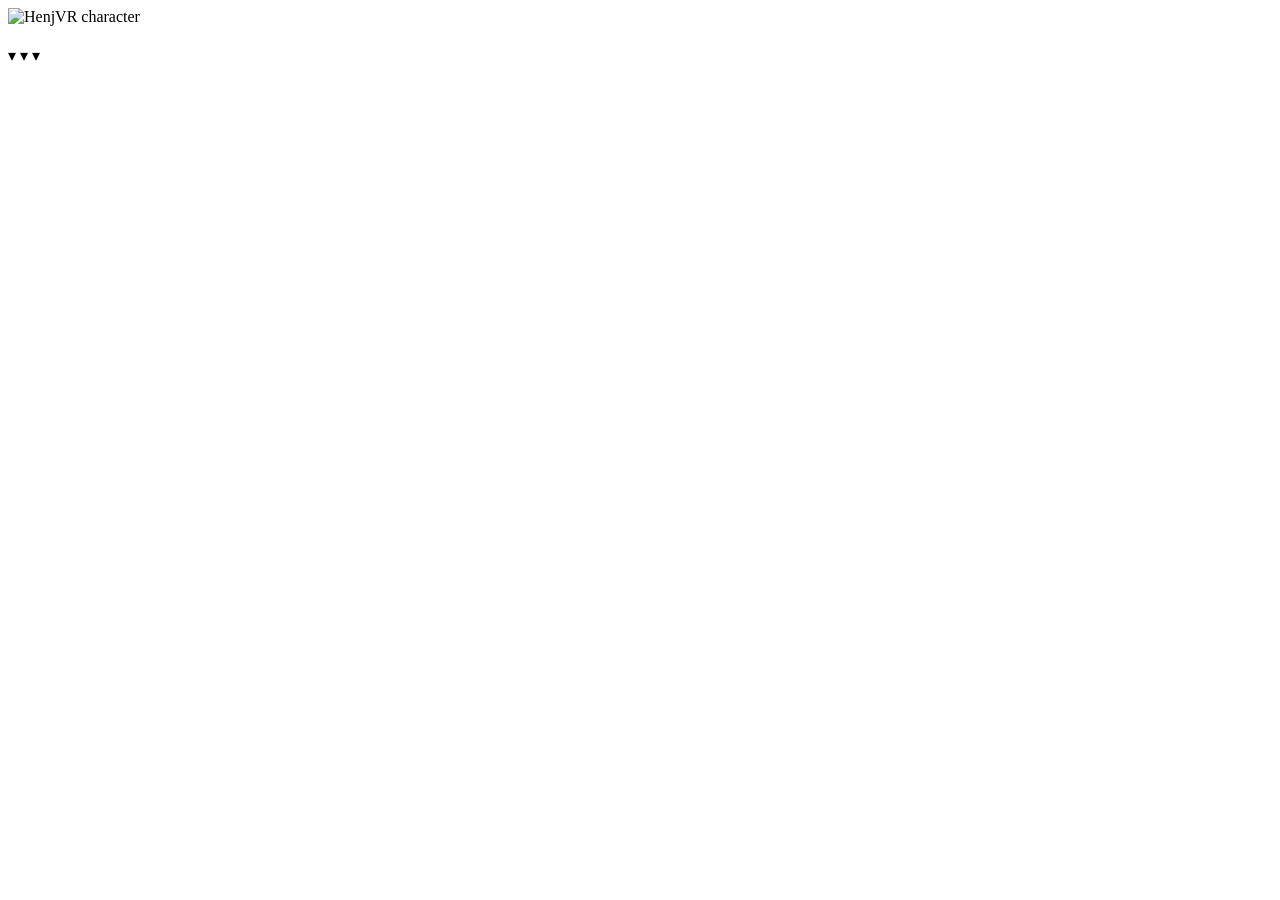
==== index.html @ 90861f01 "Add files via upload" ====
<!DOCTYPE html>
<html lang="en">
<head>
  <meta charset="UTF-8" />
  <meta name="viewport" content="width=device-width, initial-scale=1.0" />
  <title>HenjVR</title>
  <link rel="stylesheet" href="css/style.css" />
</head>
<body>
  <div id="deco-layer" style="position:relative;"></div>

  <header class="site-header" id="site-header"></header>

  <main>
    <section class="hero">
      <div class="eyebrow-tag">
        <span class="dot"></span>
        <span id="hero-eyebrow"></span>
      </div>

      <div class="hero-portrait">
        <img id="hero-portrait" alt="HenjVR character" />
      </div>

      <h1 class="hero-title" id="hero-title"></h1>
      <p class="hero-desc" id="hero-desc"></p>

      <a class="btn btn-outline" id="coming-soon-btn"></a>
      <div class="scroll-hint" id="scroll-hint"></div>
    </section>

    <section class="releasing">
      <h2 id="releasing-title"></h2>
      <div class="range" id="releasing-range"></div>
      <p class="note" id="releasing-note"></p>
    </section>

    <section class="community-banner">
      <p id="community-quote"></p>
      <div class="attribution" id="community-attribution"></div>
    </section>

    <section class="section">
      <h2 id="sneak-eyebrow"></h2>
      <p class="lede" id="sneak-title"></p>
      <div class="card-grid" id="sneak-grid"></div>
    </section>

    <section class="almost-there">
      <div class="eyebrow-tag">
        <span class="dot"></span>
        <span id="almost-eyebrow"></span>
      </div>
      <h2 id="almost-title"></h2>
      <p class="subtitle" id="almost-subtitle"></p>
      <div class="chevrons">▾ ▾ ▾</div>
    </section>
  </main>

  <footer class="site-footer" id="site-footer"></footer>

  <script src="js/content.js"></script>
  <script src="js/main.js"></script>
  <script src="js/home.js"></script>
</body>
</html>
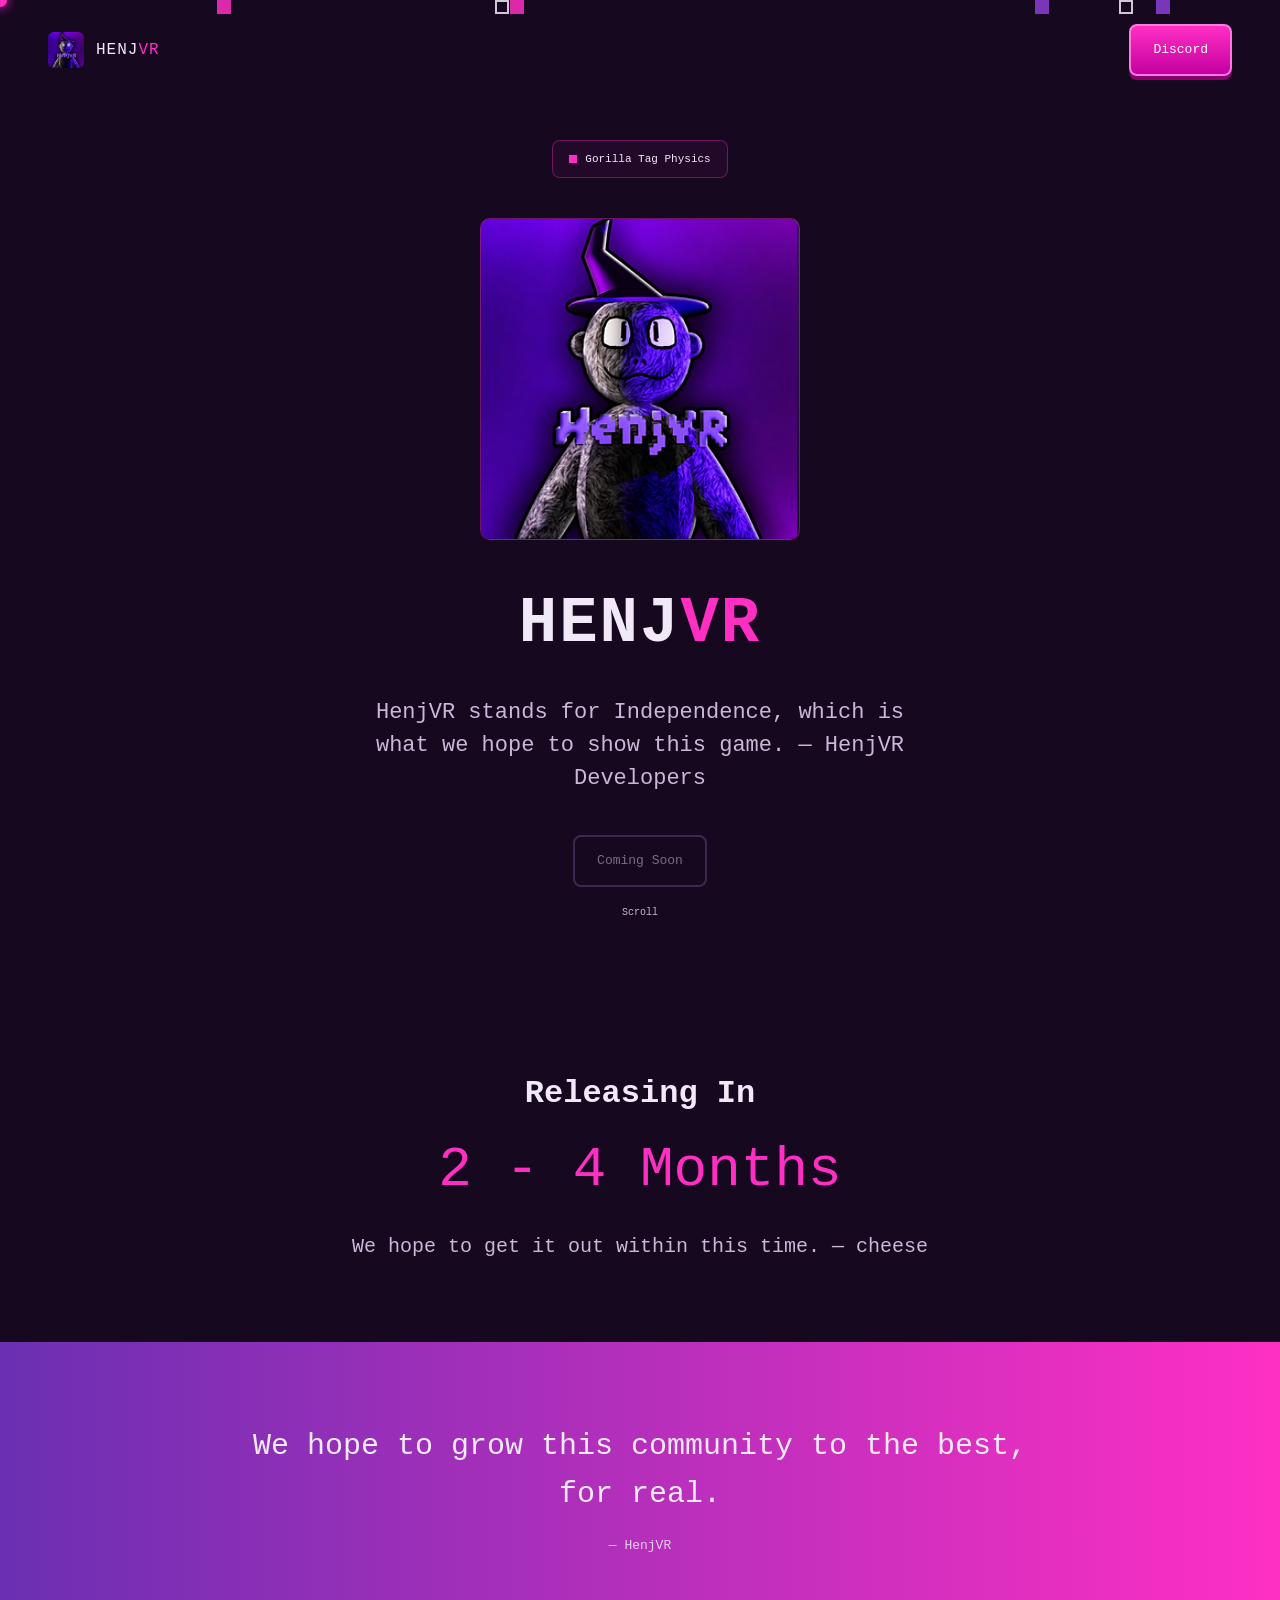
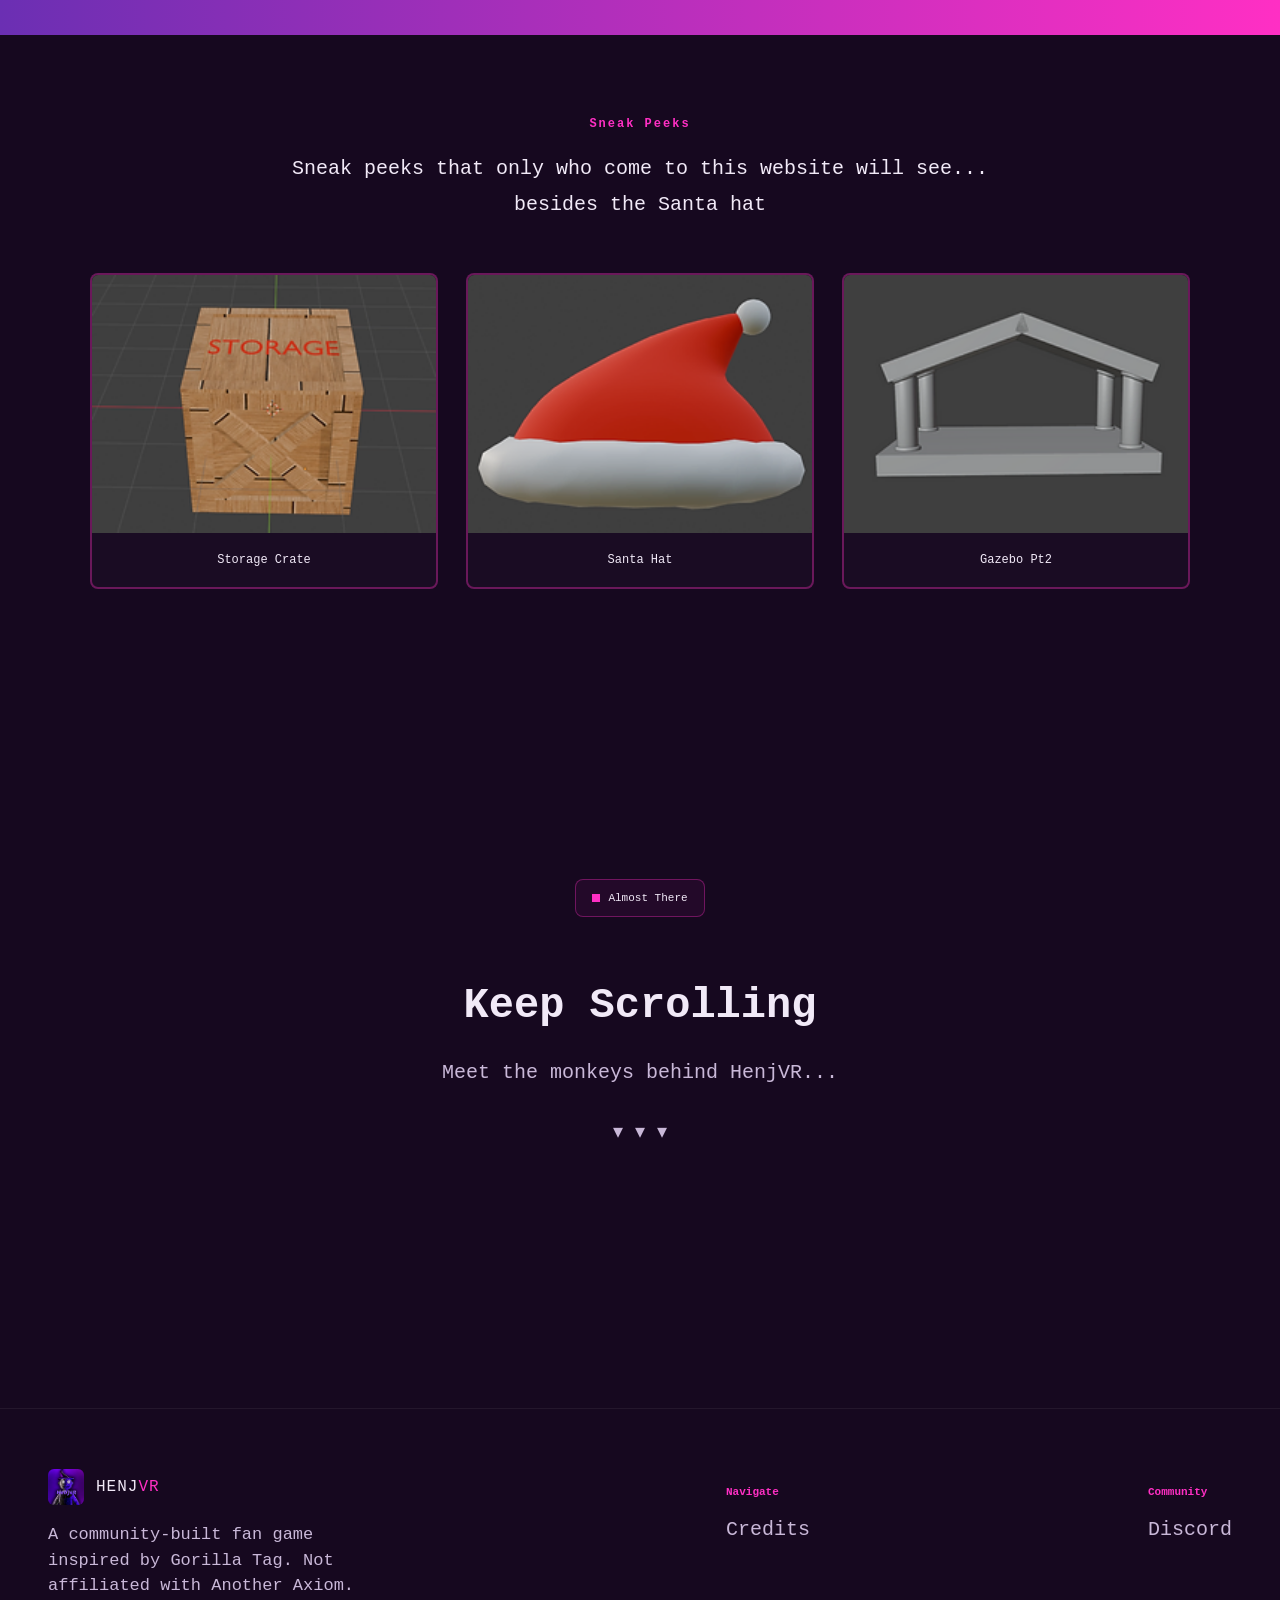
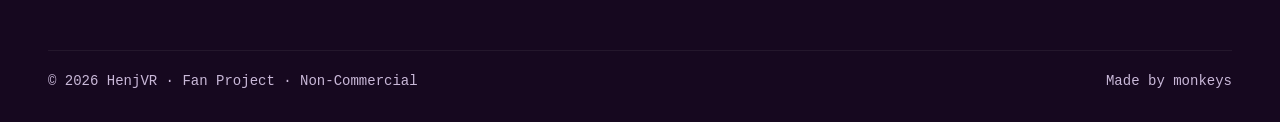
==== commit a7672c2f: "Update index.html" ====
--- a/index.html
+++ b/index.html
@@ -46,6 +46,8 @@
       <div class="card-grid" id="sneak-grid"></div>
     </section>
 
+    <section class="almost-there" id="almost-there-section">
+
     <section class="almost-there">
       <div class="eyebrow-tag">
         <span class="dot"></span>
--- a/css/style.css
+++ b/css/style.css
@@ -0,0 +1,376 @@
+:root {
+  --bg-dark: #16081f;
+  --bg-purple: #2a0e42;
+  --purple: #6b2fb3;
+  --purple-bright: #8b3fd6;
+  --pink: #ff2fc4;
+  --pink-soft: #ff7ae0;
+  --text-light: #f1e9f7;
+  --text-muted: #c9b8d8;
+  --border: rgba(255, 47, 196, 0.35);
+  --font-display: "Press Start 2P", "Courier New", monospace;
+  --font-body: "VT323", "Courier New", monospace;
+}
+
+@font-face {
+  font-family: "Press Start 2P";
+  src: local("Press Start 2P");
+}
+
+* { box-sizing: border-box; }
+
+html { scroll-behavior: smooth; }
+
+body {
+  margin: 0;
+  background: var(--bg-dark);
+  color: var(--text-light);
+  font-family: var(--font-body), monospace;
+  font-size: 20px;
+  line-height: 1.5;
+  cursor: none; /* replaced by the custom pink-ball cursor */
+  overflow-x: hidden;
+}
+
+a {
+  color: inherit;
+  text-decoration: none;
+}
+
+img { max-width: 100%; display: block; }
+
+/* ---------- custom cursor ---------- */
+#cursor-dot {
+  position: fixed;
+  top: 0;
+  left: 0;
+  width: 14px;
+  height: 14px;
+  border-radius: 50%;
+  background: var(--pink);
+  box-shadow: 0 0 12px var(--pink);
+  pointer-events: none;
+  z-index: 9999;
+  transform: translate(-50%, -50%);
+  transition: transform 0.06s ease-out;
+}
+
+/* ---------- floating decorative squares ---------- */
+.deco-square {
+  position: absolute;
+  width: 14px;
+  height: 14px;
+  opacity: 0.85;
+  pointer-events: none;
+}
+.deco-square.pink { background: var(--pink); }
+.deco-square.purple { background: var(--purple-bright); }
+.deco-square.outline {
+  background: transparent;
+  border: 2px solid var(--text-light);
+}
+
+/* ---------- header ---------- */
+.site-header {
+  display: flex;
+  align-items: center;
+  justify-content: space-between;
+  padding: 24px 48px;
+  position: relative;
+  z-index: 10;
+}
+
+.brand-link {
+  display: flex;
+  align-items: center;
+  gap: 12px;
+  font-family: var(--font-display);
+  font-size: 16px;
+  letter-spacing: 1px;
+}
+.brand-link img {
+  width: 36px;
+  height: 36px;
+  border-radius: 6px;
+}
+.brand-accent { color: var(--pink); }
+
+.btn {
+  display: inline-block;
+  font-family: var(--font-display);
+  font-size: 13px;
+  padding: 14px 22px;
+  border-radius: 8px;
+  border: 2px solid var(--pink-soft);
+  background: linear-gradient(180deg, var(--pink), #c400a0);
+  color: #fff;
+  box-shadow: 0 4px 0 #8a006f;
+  cursor: pointer;
+}
+.btn:active { transform: translateY(2px); box-shadow: 0 2px 0 #8a006f; }
+
+.btn.btn-outline {
+  background: transparent;
+  border: 2px solid var(--purple-bright);
+  box-shadow: none;
+  color: var(--text-light);
+}
+
+.btn[data-disabled="true"] {
+  opacity: 0.45;
+  pointer-events: none;
+  cursor: default;
+  filter: grayscale(60%);
+}
+
+/* ---------- hero ---------- */
+.hero {
+  text-align: center;
+  padding: 40px 24px 90px;
+  position: relative;
+}
+
+.eyebrow-tag {
+  display: inline-flex;
+  align-items: center;
+  gap: 8px;
+  font-family: var(--font-display);
+  font-size: 11px;
+  padding: 10px 16px;
+  border: 1px solid var(--border);
+  border-radius: 8px;
+  background: rgba(255, 47, 196, 0.06);
+  margin-bottom: 40px;
+}
+.eyebrow-tag .dot {
+  width: 8px;
+  height: 8px;
+  background: var(--pink);
+}
+
+.hero-portrait {
+  width: 320px;
+  max-width: 80vw;
+  margin: 0 auto 36px;
+  border-radius: 10px;
+  border: 1px solid var(--border);
+  overflow: hidden;
+  background: linear-gradient(180deg, #3a1660, #1b0730);
+}
+
+.hero-title {
+  font-family: var(--font-display);
+  font-size: clamp(38px, 8vw, 64px);
+  margin: 0 0 24px;
+  letter-spacing: 2px;
+}
+.hero-title .accent { color: var(--pink); }
+
+.hero-desc {
+  max-width: 560px;
+  margin: 0 auto 40px;
+  color: var(--text-muted);
+  font-size: 22px;
+}
+
+.scroll-hint {
+  margin-top: 18px;
+  font-family: var(--font-display);
+  font-size: 10px;
+  color: var(--text-muted);
+}
+
+/* ---------- releasing band ---------- */
+.releasing {
+  text-align: center;
+  padding: 60px 24px;
+}
+.releasing h2 {
+  font-family: var(--font-display);
+  font-size: clamp(22px, 4vw, 32px);
+  margin: 0 0 10px;
+}
+.releasing .range {
+  font-family: var(--font-display);
+  font-size: clamp(34px, 7vw, 56px);
+  color: var(--pink);
+  margin: 10px 0 20px;
+}
+.releasing .note { color: var(--text-muted); }
+
+/* ---------- community banner ---------- */
+.community-banner {
+  background: linear-gradient(90deg, var(--purple), var(--pink));
+  text-align: center;
+  padding: 80px 24px;
+}
+.community-banner p {
+  font-family: var(--font-display);
+  font-size: clamp(20px, 3.4vw, 30px);
+  line-height: 1.6;
+  max-width: 820px;
+  margin: 0 auto 18px;
+}
+.community-banner .attribution {
+  font-family: var(--font-display);
+  font-size: 13px;
+  opacity: 0.85;
+}
+
+/* ---------- sneak peeks ---------- */
+.section {
+  padding: 70px 48px;
+  text-align: center;
+}
+.section h2 {
+  font-family: var(--font-display);
+  font-size: 12px;
+  color: var(--pink);
+  letter-spacing: 2px;
+  margin-bottom: 18px;
+}
+.section .lede {
+  font-family: var(--font-display);
+  font-size: 20px;
+  max-width: 760px;
+  margin: 0 auto 50px;
+  line-height: 1.8;
+}
+
+.card-grid {
+  display: grid;
+  grid-template-columns: repeat(auto-fit, minmax(240px, 1fr));
+  gap: 28px;
+  max-width: 1100px;
+  margin: 0 auto;
+}
+
+.card {
+  border: 2px solid var(--border);
+  border-radius: 8px;
+  overflow: hidden;
+  background: rgba(255, 255, 255, 0.02);
+  text-align: left;
+  display: block;
+}
+.card[data-disabled="true"] { cursor: default; }
+.card .card-media {
+  aspect-ratio: 4 / 3;
+  background: #2b2b2b;
+  display: flex;
+  align-items: center;
+  justify-content: center;
+}
+.card .card-media img { width: 100%; height: 100%; object-fit: cover; }
+.card .card-label {
+  font-family: var(--font-display);
+  font-size: 12px;
+  text-align: center;
+  padding: 18px;
+}
+
+/* ---------- almost there ---------- */
+.almost-there {
+  text-align: center;
+  padding: 110px 24px;
+}
+.almost-there h2 {
+  font-family: var(--font-display);
+  font-size: clamp(28px, 5vw, 42px);
+  margin: 18px 0 14px;
+}
+.almost-there .subtitle { color: var(--text-muted); margin-bottom: 30px; }
+.chevrons { font-size: 20px; color: var(--text-muted); }
+
+/* ---------- credits / owners page ---------- */
+.owners-intro {
+  text-align: center;
+  padding: 60px 24px 20px;
+}
+.owners-intro h1 {
+  font-family: var(--font-display);
+  font-size: clamp(32px, 6vw, 52px);
+  margin: 14px 0;
+}
+.owners-intro p { color: var(--text-muted); }
+
+.owner-grid {
+  display: grid;
+  grid-template-columns: repeat(auto-fit, minmax(220px, 1fr));
+  gap: 28px;
+  max-width: 1100px;
+  margin: 40px auto;
+  padding: 0 48px;
+}
+.owner-card {
+  border: 2px solid var(--border);
+  border-radius: 8px;
+  padding: 18px;
+  text-align: center;
+  position: relative;
+}
+.owner-badge {
+  position: absolute;
+  top: -18px;
+  left: 50%;
+  transform: translateX(-50%);
+  background: var(--pink);
+  font-family: var(--font-display);
+  font-size: 10px;
+  padding: 8px 14px;
+  border-radius: 8px;
+  white-space: nowrap;
+}
+.owner-avatar {
+  width: 100%;
+  aspect-ratio: 1;
+  border-radius: 6px;
+  overflow: hidden;
+  margin-bottom: 16px;
+}
+.owner-avatar img { width: 100%; height: 100%; object-fit: cover; }
+.owner-card h3 { font-family: var(--font-display); font-size: 16px; margin: 6px 0 2px; }
+.owner-card .role { color: var(--pink); font-size: 15px; margin-bottom: 16px; }
+
+.back-home-wrap { text-align: center; margin: 50px 0; }
+
+/* ---------- footer ---------- */
+.site-footer {
+  padding: 60px 48px 30px;
+  border-top: 1px solid rgba(255, 255, 255, 0.06);
+  margin-top: 40px;
+}
+.footer-grid {
+  display: flex;
+  flex-wrap: wrap;
+  gap: 48px;
+  justify-content: space-between;
+  margin-bottom: 34px;
+}
+.footer-brand { max-width: 340px; }
+.footer-brand p { color: var(--text-muted); font-size: 17px; }
+.footer-col h4 {
+  font-family: var(--font-display);
+  font-size: 11px;
+  color: var(--pink);
+  margin-bottom: 14px;
+}
+.footer-col a { display: block; color: var(--text-muted); margin-bottom: 10px; }
+.footer-col a[data-disabled="true"] { opacity: 0.4; pointer-events: none; }
+
+.footer-bottom {
+  display: flex;
+  justify-content: space-between;
+  flex-wrap: wrap;
+  gap: 10px;
+  padding-top: 20px;
+  border-top: 1px solid rgba(255, 255, 255, 0.06);
+  font-size: 14px;
+  color: var(--text-muted);
+}
+
+@media (max-width: 640px) {
+  .site-header { padding: 18px 20px; }
+  .section, .owner-grid { padding-left: 20px; padding-right: 20px; }
+  .site-footer { padding: 40px 20px 20px; }
+}
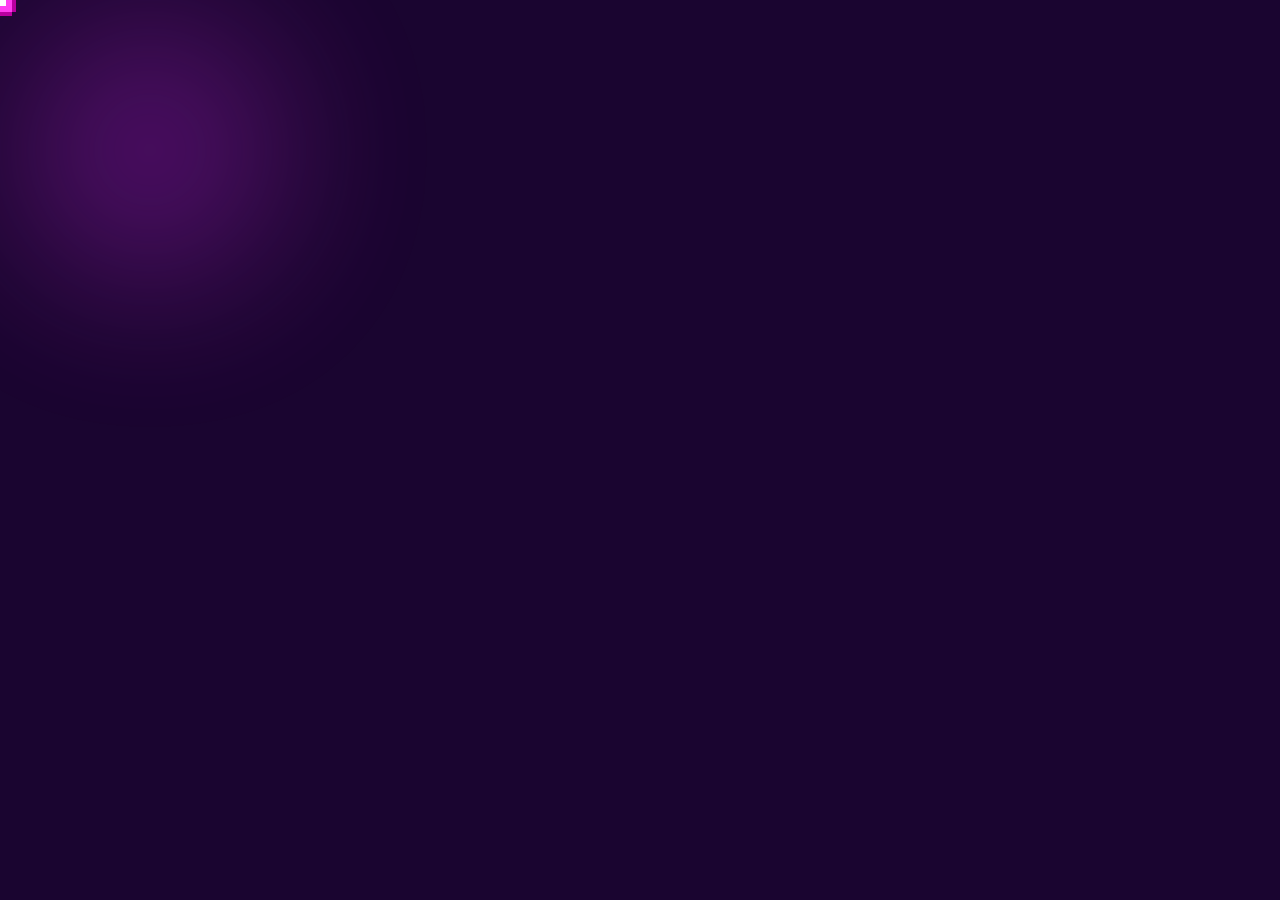
==== commit 68ac9cec: "index.html" ====
--- a/index.html
+++ b/index.html
@@ -1,68 +1,81 @@
 <!DOCTYPE html>
 <html lang="en">
 <head>
-  <meta charset="UTF-8" />
-  <meta name="viewport" content="width=device-width, initial-scale=1.0" />
+  <meta charset="UTF-8">
+
+  <meta
+    name="viewport"
+    content="width=device-width, initial-scale=1.0"
+  >
+
   <title>HenjVR</title>
-  <link rel="stylesheet" href="css/style.css" />
+
+  <!-- Fonts -->
+  <link rel="preconnect" href="https://fonts.googleapis.com">
+  <link rel="preconnect" href="https://fonts.gstatic.com" crossorigin>
+
+  <link
+    href="https://fonts.googleapis.com/css2?family=Press+Start+2P&family=Inter:wght@400;500;600;700&display=swap"
+    rel="stylesheet"
+  >
+
+  <!-- Main CSS -->
+  <link rel="stylesheet" href="./css/style.css">
 </head>
+
 <body>
-  <div id="deco-layer" style="position:relative;"></div>
 
-  <header class="site-header" id="site-header"></header>
+  <!-- ======================================================
+       Mouse Tracker
+       ====================================================== -->
 
-  <main>
-    <section class="hero">
-      <div class="eyebrow-tag">
-        <span class="dot"></span>
-        <span id="hero-eyebrow"></span>
-      </div>
+  <div
+    class="mouse-tracker"
+    aria-hidden="true"
+  >
+    <div
+      class="mt-glow"
+      id="mtGlow"
+    ></div>
 
-      <div class="hero-portrait">
-        <img id="hero-portrait" alt="HenjVR character" />
-      </div>
+    <div
+      class="mt-dot1"
+      id="mtDot1"
+    ></div>
 
-      <h1 class="hero-title" id="hero-title"></h1>
-      <p class="hero-desc" id="hero-desc"></p>
+    <div
+      class="mt-dot2"
+      id="mtDot2"
+    ></div>
+  </div>
 
-      <a class="btn btn-outline" id="coming-soon-btn"></a>
-      <div class="scroll-hint" id="scroll-hint"></div>
-    </section>
 
-    <section class="releasing">
-      <h2 id="releasing-title"></h2>
-      <div class="range" id="releasing-range"></div>
-      <p class="note" id="releasing-note"></p>
-    </section>
+  <!-- ======================================================
+       Click Pop Effects
+       ====================================================== -->
 
-    <section class="community-banner">
-      <p id="community-quote"></p>
-      <div class="attribution" id="community-attribution"></div>
-    </section>
+  <div
+    class="click-pop-layer"
+    id="clickPopLayer"
+    aria-hidden="true"
+  ></div>
 
-    <section class="section">
-      <h2 id="sneak-eyebrow"></h2>
-      <p class="lede" id="sneak-title"></p>
-      <div class="card-grid" id="sneak-grid"></div>
-    </section>
 
-    <section class="almost-there" id="almost-there-section">
+  <!-- ======================================================
+       Main Application
+       ====================================================== -->
 
-    <section class="almost-there">
-      <div class="eyebrow-tag">
-        <span class="dot"></span>
-        <span id="almost-eyebrow"></span>
-      </div>
-      <h2 id="almost-title"></h2>
-      <p class="subtitle" id="almost-subtitle"></p>
-      <div class="chevrons">▾ ▾ ▾</div>
-    </section>
-  </main>
+  <div id="root"></div>
 
-  <footer class="site-footer" id="site-footer"></footer>
 
-  <script src="js/content.js"></script>
-  <script src="js/main.js"></script>
-  <script src="js/home.js"></script>
+  <!-- ======================================================
+       Main JavaScript
+       ====================================================== -->
+
+  <script
+    type="module"
+    src="./src/main.js"
+  ></script>
+
 </body>
 </html>
--- a/css/style.css
+++ b/css/style.css
@@ -1,376 +1,1437 @@
 :root {
-  --bg-dark: #16081f;
-  --bg-purple: #2a0e42;
-  --purple: #6b2fb3;
-  --purple-bright: #8b3fd6;
-  --pink: #ff2fc4;
-  --pink-soft: #ff7ae0;
-  --text-light: #f1e9f7;
-  --text-muted: #c9b8d8;
-  --border: rgba(255, 47, 196, 0.35);
-  --font-display: "Press Start 2P", "Courier New", monospace;
-  --font-body: "VT323", "Courier New", monospace;
-}
-
-@font-face {
-  font-family: "Press Start 2P";
-  src: local("Press Start 2P");
-}
-
-* { box-sizing: border-box; }
-
-html { scroll-behavior: smooth; }
+  --background: #1A0530;
+  --foreground: #ffffff;
+  --card: #2E0A52;
+  --primary: #7F00FF;
+  --accent: #FF3DF0;
+  --font-heading: 'Press Start 2P', ui-monospace, monospace;
+  --font-body: 'Inter', ui-sans-serif, system-ui, sans-serif;
+  --font-display: 'Press Start 2P', ui-monospace, monospace;
+}
+
+* {
+  box-sizing: border-box;
+  margin: 0;
+  padding: 0;
+}
+
+html {
+  scroll-behavior: smooth;
+}
 
 body {
-  margin: 0;
-  background: var(--bg-dark);
-  color: var(--text-light);
-  font-family: var(--font-body), monospace;
-  font-size: 20px;
-  line-height: 1.5;
-  cursor: none; /* replaced by the custom pink-ball cursor */
+  background-color: #1A0530;
+  color: #ffffff;
+  font-family: 'Inter', ui-sans-serif, system-ui, sans-serif;
   overflow-x: hidden;
+  image-rendering: pixelated;
+  min-height: 100vh;
+}
+
+::selection {
+  background: #7F00FF;
+  color: #ffffff;
 }
 
 a {
+  text-decoration: none;
   color: inherit;
-  text-decoration: none;
-}
-
-img { max-width: 100%; display: block; }
-
-/* ---------- custom cursor ---------- */
-#cursor-dot {
+}
+
+ul {
+  list-style: none;
+}
+
+img {
+  display: block;
+  max-width: 100%;
+}
+
+/* Utilities */
+
+.font-display {
+  font-family: 'Press Start 2P', ui-monospace, monospace;
+}
+
+.pixelated {
+  image-rendering: pixelated;
+}
+
+.pixel-border {
+  box-shadow:
+    0 -4px 0 0 #7F00FF,
+    0 4px 0 0 #4B0082,
+    -4px 0 0 0 #7F00FF,
+    4px 0 0 0 #4B0082;
+}
+
+.pixel-border-pink {
+  box-shadow:
+    0 -4px 0 0 #FF3DF0,
+    0 4px 0 0 #B800A0,
+    -4px 0 0 0 #FF3DF0,
+    4px 0 0 0 #B800A0;
+}
+
+.text-shadow-pixel {
+  text-shadow: 3px 3px 0 #4B0082;
+}
+
+.text-shadow-pixel-pink {
+  text-shadow: 3px 3px 0 #B800A0;
+}
+
+.scanlines {
+  background-image: repeating-linear-gradient(
+    0deg,
+    rgba(0, 0, 0, 0.18) 0px,
+    rgba(0, 0, 0, 0.18) 1px,
+    transparent 1px,
+    transparent 3px
+  );
+}
+
+.checker-bg {
+  background-image:
+    linear-gradient(45deg, rgba(127, 0, 255, 0.12) 25%, transparent 25%),
+    linear-gradient(-45deg, rgba(127, 0, 255, 0.12) 25%, transparent 25%),
+    linear-gradient(45deg, transparent 75%, rgba(127, 0, 255, 0.12) 75%),
+    linear-gradient(-45deg, transparent 75%, rgba(127, 0, 255, 0.12) 75%);
+  background-size: 24px 24px;
+  background-position:
+    0 0,
+    0 12px,
+    12px -12px,
+    -12px 0px;
+}
+
+.live-dot::before {
+  content: '';
+  display: inline-block;
+  width: 8px;
+  height: 8px;
+  border-radius: 0;
+  background: #FF3DF0;
+  box-shadow: 0 0 0 0 rgba(255, 61, 240, 0.6);
+  animation: pulse-ring 1.8s ease-out infinite;
+  margin-right: 8px;
+  vertical-align: middle;
+}
+
+/* Animations */
+
+@keyframes float-bob {
+  0%, 100% {
+    transform: translateY(0);
+  }
+
+  50% {
+    transform: translateY(-12px);
+  }
+}
+
+.float-bob {
+  animation: float-bob 3s ease-in-out infinite;
+}
+
+@keyframes pulse-ring {
+  0% {
+    transform: scale(0.8);
+    opacity: 0.8;
+  }
+
+  100% {
+    transform: scale(2.4);
+    opacity: 0;
+  }
+}
+
+@keyframes discord-shift {
+  0% {
+    background-color: #FF3DF0;
+  }
+
+  25% {
+    background-color: #7F00FF;
+  }
+
+  50% {
+    background-color: #B800A0;
+  }
+
+  75% {
+    background-color: #4B0082;
+  }
+
+  100% {
+    background-color: #FF3DF0;
+  }
+}
+
+.discord-animate {
+  animation: discord-shift 3s ease-in-out infinite;
+}
+
+@keyframes fade-in-up {
+  from {
+    opacity: 0;
+    transform: translateY(24px);
+  }
+
+  to {
+    opacity: 1;
+    transform: translateY(0);
+  }
+}
+
+.animate-fade-in-up {
+  animation: fade-in-up 0.6s ease-out both;
+}
+
+@keyframes overlay-fade {
+  from {
+    opacity: 0;
+  }
+
+  to {
+    opacity: 1;
+  }
+}
+
+@keyframes pop-in {
+  from {
+    opacity: 0;
+    transform: scale(0.8);
+  }
+
+  to {
+    opacity: 1;
+    transform: scale(1);
+  }
+}
+
+@keyframes wave-sweep {
+  from {
+    transform: translateX(0);
+  }
+
+  to {
+    transform: translateX(100%);
+  }
+}
+
+@keyframes monkey-fade {
+  from {
+    opacity: 1;
+  }
+
+  to {
+    opacity: 0;
+  }
+}
+
+@keyframes btn-wave {
+  0% {
+    left: -10%;
+    opacity: 0;
+  }
+
+  15% {
+    opacity: 1;
+  }
+
+  85% {
+    opacity: 1;
+  }
+
+  100% {
+    left: 110%;
+    opacity: 0;
+  }
+}
+
+@keyframes boom-ring {
+  0% {
+    transform: translate(-50%, -50%) scale(0.3);
+    opacity: 0.9;
+  }
+
+  100% {
+    transform: translate(-50%, -50%) scale(1.8);
+    opacity: 0;
+  }
+}
+
+@keyframes boom-flash {
+  0% {
+    transform: translate(-50%, -50%) scale(0.2);
+    opacity: 1;
+  }
+
+  100% {
+    transform: translate(-50%, -50%) scale(1.4);
+    opacity: 0;
+  }
+}
+
+@keyframes boom-particle {
+  0% {
+    transform: translate(-50%, -50%) translate(0, 0);
+    opacity: 1;
+  }
+
+  100% {
+    transform:
+      translate(-50%, -50%)
+      translate(var(--tx), var(--ty));
+    opacity: 0;
+  }
+}
+
+@keyframes bounce-down {
+  0%, 100% {
+    transform: translateY(0);
+  }
+
+  50% {
+    transform: translateY(8px);
+  }
+}
+
+.animate-bounce {
+  animation: bounce-down 1.2s ease-in-out infinite;
+}
+
+/* Reveal */
+
+.reveal {
+  opacity: 0;
+  transform: translateY(40px);
+  transition:
+    opacity 0.7s ease-out,
+    transform 0.7s ease-out;
+}
+
+.reveal.shown {
+  opacity: 1;
+  transform: translateY(0);
+}
+
+/* Layout */
+
+.max-w-3xl {
+  max-width: 48rem;
+  margin-left: auto;
+  margin-right: auto;
+}
+
+.max-w-6xl {
+  max-width: 72rem;
+  margin-left: auto;
+  margin-right: auto;
+}
+
+.max-w-md {
+  max-width: 28rem;
+}
+
+.max-w-sm {
+  max-width: 24rem;
+}
+
+.max-w-4xl {
+  max-width: 56rem;
+  margin-left: auto;
+  margin-right: auto;
+}
+
+/* Navbar */
+
+.navbar {
   position: fixed;
   top: 0;
   left: 0;
-  width: 14px;
-  height: 14px;
-  border-radius: 50%;
-  background: var(--pink);
-  box-shadow: 0 0 12px var(--pink);
-  pointer-events: none;
-  z-index: 9999;
-  transform: translate(-50%, -50%);
-  transition: transform 0.06s ease-out;
-}
-
-/* ---------- floating decorative squares ---------- */
-.deco-square {
-  position: absolute;
-  width: 14px;
-  height: 14px;
-  opacity: 0.85;
-  pointer-events: none;
-}
-.deco-square.pink { background: var(--pink); }
-.deco-square.purple { background: var(--purple-bright); }
-.deco-square.outline {
-  background: transparent;
-  border: 2px solid var(--text-light);
-}
-
-/* ---------- header ---------- */
-.site-header {
+  z-index: 50;
+  width: 100%;
+  transition: padding 0.3s ease;
+  padding: 20px 0;
+}
+
+.navbar.scrolled {
+  padding: 12px 0;
+}
+
+.navbar-inner {
+  max-width: 72rem;
+  margin: 0 auto;
   display: flex;
   align-items: center;
   justify-content: space-between;
-  padding: 24px 48px;
-  position: relative;
-  z-index: 10;
-}
-
-.brand-link {
+  padding: 0 20px;
+}
+
+.navbar-logo {
   display: flex;
   align-items: center;
   gap: 12px;
-  font-family: var(--font-display);
+}
+
+.navbar-logo img {
+  height: 36px;
+  width: 36px;
+  object-fit: contain;
+  image-rendering: pixelated;
+}
+
+.navbar-logo span {
+  font-family: 'Press Start 2P', monospace;
+  font-size: 14px;
+  color: #ffffff;
+  text-shadow: 3px 3px 0 #4B0082;
+}
+
+.navbar-logo .accent {
+  color: #FF3DF0;
+}
+
+.navbar-links {
+  display: none;
+  align-items: center;
+  gap: 4px;
+}
+
+.navbar-links a {
+  padding: 8px 12px;
+  font-family: 'Press Start 2P', monospace;
+  font-size: 10px;
+  text-transform: uppercase;
+  color: rgba(255, 255, 255, 0.7);
+  transition: color 0.2s ease;
+}
+
+.navbar-links a:hover {
+  color: #FF3DF0;
+}
+
+.discord-btn {
+  display: inline-block;
+  background: #FF3DF0;
+  padding: 14px 36px;
+  font-family: 'Press Start 2P', monospace;
+  font-size: 13px;
+  text-transform: uppercase;
+  color: #ffffff;
+  box-shadow:
+    0 -4px 0 0 #FF3DF0,
+    0 4px 0 0 #B800A0,
+    -4px 0 0 0 #FF3DF0,
+    4px 0 0 0 #B800A0;
+  transition: transform 0.2s ease;
+  animation: discord-shift 3s ease-in-out infinite;
+}
+
+.discord-btn:hover {
+  transform: translateY(-2px);
+}
+
+/* Hero */
+
+.hero {
+  position: relative;
+  display: flex;
+  min-height: 100vh;
+  width: 100%;
+  align-items: center;
+  justify-content: center;
+  overflow: hidden;
+  background: #1A0530;
+}
+
+.hero-bg {
+  position: absolute;
+  inset: 0;
+}
+
+.hero-gradient {
+  position: absolute;
+  inset: 0;
+  background:
+    linear-gradient(
+      to bottom,
+      #4B0082,
+      #2E0A52 50%,
+      #1A0530
+    );
+}
+
+.hero-content {
+  position: relative;
+  z-index: 20;
+  display: flex;
+  flex-direction: column;
+  align-items: center;
+  padding: 80px 24px 0;
+  text-align: center;
+}
+
+.hero-badge {
+  display: inline-flex;
+  align-items: center;
+  gap: 8px;
+  background: #2E0A52;
+  padding: 8px 12px;
+  margin-bottom: 24px;
+  box-shadow:
+    0 -4px 0 0 #7F00FF,
+    0 4px 0 0 #4B0082,
+    -4px 0 0 0 #7F00FF,
+    4px 0 0 0 #4B0082;
+}
+
+.hero-badge .dot {
+  height: 8px;
+  width: 8px;
+  background: #FF3DF0;
+}
+
+.hero-badge span {
+  font-family: 'Press Start 2P', monospace;
+  font-size: 8px;
+  text-transform: uppercase;
+  color: #ffffff;
+}
+
+.hero-monkey-wrap {
+  position: relative;
+  margin-bottom: 32px;
+}
+
+.hero-monkey-glow {
+  position: absolute;
+  inset: -24px;
+  border-radius: 9999px;
+  background: rgba(127, 0, 255, 0.4);
+  filter: blur(48px);
+}
+
+.hero-monkey {
+  position: relative;
+  height: 224px;
+  width: 224px;
+  object-fit: contain;
+  image-rendering: pixelated;
+}
+
+.hero h1 {
+  font-family: 'Press Start 2P', monospace;
+  font-size: 36px;
+  line-height: 1.1;
+  color: #ffffff;
+  text-shadow: 3px 3px 0 #4B0082;
+}
+
+.hero h1 .pink {
+  color: #FF3DF0;
+  text-shadow: 3px 3px 0 #B800A0;
+}
+
+.hero p {
+  margin-top: 24px;
+  max-width: 28rem;
   font-size: 16px;
-  letter-spacing: 1px;
-}
-.brand-link img {
-  width: 36px;
-  height: 36px;
-  border-radius: 6px;
-}
-.brand-accent { color: var(--pink); }
-
-.btn {
-  display: inline-block;
-  font-family: var(--font-display);
-  font-size: 13px;
-  padding: 14px 22px;
-  border-radius: 8px;
-  border: 2px solid var(--pink-soft);
-  background: linear-gradient(180deg, var(--pink), #c400a0);
-  color: #fff;
-  box-shadow: 0 4px 0 #8a006f;
-  cursor: pointer;
-}
-.btn:active { transform: translateY(2px); box-shadow: 0 2px 0 #8a006f; }
-
-.btn.btn-outline {
-  background: transparent;
-  border: 2px solid var(--purple-bright);
-  box-shadow: none;
-  color: var(--text-light);
-}
-
-.btn[data-disabled="true"] {
-  opacity: 0.45;
-  pointer-events: none;
-  cursor: default;
-  filter: grayscale(60%);
-}
-
-/* ---------- hero ---------- */
-.hero {
-  text-align: center;
-  padding: 40px 24px 90px;
-  position: relative;
-}
-
-.eyebrow-tag {
-  display: inline-flex;
-  align-items: center;
-  gap: 8px;
-  font-family: var(--font-display);
+  line-height: 1.6;
+  color: rgba(255, 255, 255, 0.7);
+}
+
+.hero-actions {
+  margin-top: 40px;
+  display: flex;
+  flex-direction: column;
+  align-items: center;
+  gap: 16px;
+}
+
+.coming-soon {
+  cursor: not-allowed;
+  background: #2E0A52;
+  padding: 16px 32px;
+  font-family: 'Press Start 2P', monospace;
   font-size: 11px;
-  padding: 10px 16px;
-  border: 1px solid var(--border);
-  border-radius: 8px;
-  background: rgba(255, 47, 196, 0.06);
-  margin-bottom: 40px;
-}
-.eyebrow-tag .dot {
-  width: 8px;
-  height: 8px;
-  background: var(--pink);
-}
-
-.hero-portrait {
-  width: 320px;
-  max-width: 80vw;
-  margin: 0 auto 36px;
-  border-radius: 10px;
-  border: 1px solid var(--border);
-  overflow: hidden;
-  background: linear-gradient(180deg, #3a1660, #1b0730);
-}
-
-.hero-title {
-  font-family: var(--font-display);
-  font-size: clamp(38px, 8vw, 64px);
-  margin: 0 0 24px;
-  letter-spacing: 2px;
-}
-.hero-title .accent { color: var(--pink); }
-
-.hero-desc {
-  max-width: 560px;
-  margin: 0 auto 40px;
-  color: var(--text-muted);
-  font-size: 22px;
+  text-transform: uppercase;
+  color: rgba(255, 255, 255, 0.7);
+  box-shadow:
+    0 -4px 0 0 #7F00FF,
+    0 4px 0 0 #4B0082,
+    -4px 0 0 0 #7F00FF,
+    4px 0 0 0 #4B0082;
+  border: none;
 }
 
 .scroll-hint {
-  margin-top: 18px;
-  font-family: var(--font-display);
-  font-size: 10px;
-  color: var(--text-muted);
-}
-
-/* ---------- releasing band ---------- */
-.releasing {
-  text-align: center;
-  padding: 60px 24px;
-}
-.releasing h2 {
-  font-family: var(--font-display);
-  font-size: clamp(22px, 4vw, 32px);
-  margin: 0 0 10px;
-}
-.releasing .range {
-  font-family: var(--font-display);
-  font-size: clamp(34px, 7vw, 56px);
-  color: var(--pink);
-  margin: 10px 0 20px;
-}
-.releasing .note { color: var(--text-muted); }
-
-/* ---------- community banner ---------- */
-.community-banner {
-  background: linear-gradient(90deg, var(--purple), var(--pink));
-  text-align: center;
-  padding: 80px 24px;
-}
-.community-banner p {
-  font-family: var(--font-display);
-  font-size: clamp(20px, 3.4vw, 30px);
-  line-height: 1.6;
-  max-width: 820px;
-  margin: 0 auto 18px;
-}
-.community-banner .attribution {
-  font-family: var(--font-display);
-  font-size: 13px;
-  opacity: 0.85;
-}
-
-/* ---------- sneak peeks ---------- */
-.section {
-  padding: 70px 48px;
-  text-align: center;
-}
-.section h2 {
-  font-family: var(--font-display);
-  font-size: 12px;
-  color: var(--pink);
-  letter-spacing: 2px;
-  margin-bottom: 18px;
-}
-.section .lede {
-  font-family: var(--font-display);
-  font-size: 20px;
-  max-width: 760px;
-  margin: 0 auto 50px;
-  line-height: 1.8;
-}
-
-.card-grid {
-  display: grid;
-  grid-template-columns: repeat(auto-fit, minmax(240px, 1fr));
-  gap: 28px;
-  max-width: 1100px;
-  margin: 0 auto;
-}
-
-.card {
-  border: 2px solid var(--border);
-  border-radius: 8px;
-  overflow: hidden;
-  background: rgba(255, 255, 255, 0.02);
-  text-align: left;
-  display: block;
-}
-.card[data-disabled="true"] { cursor: default; }
-.card .card-media {
-  aspect-ratio: 4 / 3;
-  background: #2b2b2b;
-  display: flex;
-  align-items: center;
-  justify-content: center;
-}
-.card .card-media img { width: 100%; height: 100%; object-fit: cover; }
-.card .card-label {
-  font-family: var(--font-display);
-  font-size: 12px;
-  text-align: center;
-  padding: 18px;
-}
-
-/* ---------- almost there ---------- */
-.almost-there {
-  text-align: center;
-  padding: 110px 24px;
-}
-.almost-there h2 {
-  font-family: var(--font-display);
-  font-size: clamp(28px, 5vw, 42px);
-  margin: 18px 0 14px;
-}
-.almost-there .subtitle { color: var(--text-muted); margin-bottom: 30px; }
-.chevrons { font-size: 20px; color: var(--text-muted); }
-
-/* ---------- credits / owners page ---------- */
-.owners-intro {
-  text-align: center;
-  padding: 60px 24px 20px;
-}
-.owners-intro h1 {
-  font-family: var(--font-display);
-  font-size: clamp(32px, 6vw, 52px);
-  margin: 14px 0;
-}
-.owners-intro p { color: var(--text-muted); }
-
-.owner-grid {
-  display: grid;
-  grid-template-columns: repeat(auto-fit, minmax(220px, 1fr));
-  gap: 28px;
-  max-width: 1100px;
-  margin: 40px auto;
-  padding: 0 48px;
-}
-.owner-card {
-  border: 2px solid var(--border);
-  border-radius: 8px;
-  padding: 18px;
-  text-align: center;
-  position: relative;
-}
-.owner-badge {
-  position: absolute;
-  top: -18px;
+  position: absolute;
+  bottom: 20px;
   left: 50%;
   transform: translateX(-50%);
-  background: var(--pink);
-  font-family: var(--font-display);
+  font-family: 'Press Start 2P', monospace;
+  font-size: 8px;
+  text-transform: uppercase;
+  color: rgba(255, 255, 255, 0.4);
+}
+
+/* Floating accents */
+
+.accent-pixel {
+  pointer-events: none;
+  position: absolute;
+  animation: float-bob 3s ease-in-out infinite;
+}
+
+/* Release */
+
+.release {
+  position: relative;
+  width: 100%;
+  overflow: hidden;
+  background: #1A0530;
+  padding: 80px 0;
+}
+
+.release-inner {
+  position: relative;
+  max-width: 48rem;
+  margin: 0 auto;
+  padding: 0 20px;
+  text-align: center;
+}
+
+.release h2 {
+  font-family: 'Press Start 2P', monospace;
+  font-size: 24px;
+  line-height: 1.1;
+  color: #ffffff;
+  text-shadow: 3px 3px 0 #4B0082;
+}
+
+.release .big {
+  margin-top: 24px;
+  font-family: 'Press Start 2P', monospace;
+  font-size: 40px;
+  color: #FF3DF0;
+  text-shadow: 3px 3px 0 #B800A0;
+}
+
+.release .sub {
+  margin: 24px auto 0;
+  max-width: 28rem;
+  font-size: 16px;
+  line-height: 1.6;
+  color: rgba(255, 255, 255, 0.6);
+}
+
+/* Community */
+
+.community {
+  position: relative;
+  width: 100%;
+  overflow: hidden;
+  padding: 80px 0;
+}
+
+.community-bg {
+  position: absolute;
+  inset: 0;
+  background:
+    linear-gradient(
+      to right,
+      #7F00FF,
+      #FF3DF0,
+      #7F00FF
+    );
+}
+
+.community-inner {
+  position: relative;
+  max-width: 48rem;
+  margin: 0 auto;
+  padding: 0 20px;
+  text-align: center;
+}
+
+.community h2 {
+  font-family: 'Press Start 2P', monospace;
+  font-size: 20px;
+  line-height: 1.6;
+  color: #ffffff;
+  text-shadow: 3px 3px 0 #4B0082;
+}
+
+.community .sig {
+  margin-top: 24px;
+  font-family: 'Press Start 2P', monospace;
   font-size: 10px;
-  padding: 8px 14px;
-  border-radius: 8px;
-  white-space: nowrap;
-}
-.owner-avatar {
+  text-transform: uppercase;
+  color: rgba(255, 255, 255, 0.8);
+}
+
+/* Sneak Peek */
+
+.sneak {
+  position: relative;
   width: 100%;
-  aspect-ratio: 1;
-  border-radius: 6px;
   overflow: hidden;
+  background: #1A0530;
+  padding: 80px 0;
+}
+
+.sneak-inner {
+  position: relative;
+  max-width: 72rem;
+  margin: 0 auto;
+  padding: 0 20px;
+}
+
+.sneak-label {
+  font-family: 'Press Start 2P', monospace;
+  font-size: 9px;
+  text-transform: uppercase;
+  color: #FF3DF0;
   margin-bottom: 16px;
 }
-.owner-avatar img { width: 100%; height: 100%; object-fit: cover; }
-.owner-card h3 { font-family: var(--font-display); font-size: 16px; margin: 6px 0 2px; }
-.owner-card .role { color: var(--pink); font-size: 15px; margin-bottom: 16px; }
-
-.back-home-wrap { text-align: center; margin: 50px 0; }
-
-/* ---------- footer ---------- */
-.site-footer {
-  padding: 60px 48px 30px;
-  border-top: 1px solid rgba(255, 255, 255, 0.06);
-  margin-top: 40px;
-}
+
+.sneak-desc {
+  max-width: 48rem;
+  margin: 0 auto;
+  font-family: 'Press Start 2P', monospace;
+  font-size: 11px;
+  line-height: 1.6;
+  color: #ffffff;
+  text-shadow: 3px 3px 0 #4B0082;
+}
+
+.sneak-grid {
+  margin-top: 48px;
+  display: grid;
+  grid-template-columns: 1fr;
+  gap: 24px;
+}
+
+.sneak-card {
+  background: #2E0A52;
+  padding: 16px;
+  box-shadow:
+    0 -4px 0 0 #7F00FF,
+    0 4px 0 0 #4B0082,
+    -4px 0 0 0 #7F00FF,
+    4px 0 0 0 #4B0082;
+  transition: transform 0.3s ease;
+}
+
+.sneak-card:hover {
+  transform: translateY(-8px);
+}
+
+.sneak-img-wrap {
+  position: relative;
+  height: 208px;
+  display: flex;
+  align-items: center;
+  justify-content: center;
+  overflow: hidden;
+  background: #1A0530;
+  box-shadow:
+    0 -4px 0 0 #7F00FF,
+    0 4px 0 0 #4B0082,
+    -4px 0 0 0 #7F00FF,
+    4px 0 0 0 #4B0082;
+}
+
+.sneak-img-wrap img {
+  height: 100%;
+  width: 100%;
+  object-fit: contain;
+  image-rendering: pixelated;
+}
+
+.sneak-label-row {
+  margin-top: 16px;
+  text-align: center;
+  font-family: 'Press Start 2P', monospace;
+  font-size: 8px;
+  text-transform: uppercase;
+  color: rgba(255, 255, 255, 0.7);
+}
+
+/* Scroll Teaser */
+
+.teaser {
+  position: relative;
+  display: flex;
+  min-height: 85vh;
+  width: 100%;
+  align-items: center;
+  justify-content: center;
+  overflow: hidden;
+  background: #1A0530;
+}
+
+.teaser-inner {
+  position: relative;
+  text-align: center;
+  padding: 0 24px;
+}
+
+.teaser-label {
+  font-family: 'Press Start 2P', monospace;
+  font-size: 9px;
+  text-transform: uppercase;
+  color: #FF3DF0;
+  margin-bottom: 16px;
+}
+
+.teaser h2 {
+  font-family: 'Press Start 2P', monospace;
+  font-size: 24px;
+  line-height: 1.1;
+  color: #ffffff;
+  text-shadow: 3px 3px 0 #4B0082;
+}
+
+.teaser p {
+  margin: 20px auto 0;
+  max-width: 24rem;
+  font-size: 14px;
+  line-height: 1.6;
+  color: rgba(255, 255, 255, 0.5);
+}
+
+.teaser .arrows {
+  margin-top: 32px;
+  font-family: 'Press Start 2P', monospace;
+  font-size: 12px;
+  color: rgba(255, 255, 255, 0.4);
+}
+
+/* Footer */
+
+.footer {
+  position: relative;
+  background: #1A0530;
+  padding: 56px 0;
+}
+
+.footer-inner {
+  max-width: 72rem;
+  margin: 0 auto;
+  padding: 0 20px;
+}
+
 .footer-grid {
+  display: grid;
+  gap: 40px;
+  grid-template-columns: 1fr;
+}
+
+.footer-brand {
   display: flex;
-  flex-wrap: wrap;
-  gap: 48px;
+  align-items: center;
+  gap: 12px;
+}
+
+.footer-brand-icon {
+  display: flex;
+  align-items: center;
+  justify-content: center;
+  height: 32px;
+  width: 32px;
+  background: #7F00FF;
+  box-shadow:
+    0 -4px 0 0 #7F00FF,
+    0 4px 0 0 #4B0082,
+    -4px 0 0 0 #7F00FF,
+    4px 0 0 0 #4B0082;
+}
+
+.footer-brand-icon span {
+  height: 8px;
+  width: 8px;
+  background: #ffffff;
+}
+
+.footer-brand-text {
+  font-family: 'Press Start 2P', monospace;
+  font-size: 14px;
+  color: #ffffff;
+  text-shadow: 3px 3px 0 #4B0082;
+}
+
+.footer-about {
+  margin-top: 16px;
+  max-width: 24rem;
+  font-size: 14px;
+  line-height: 1.6;
+  color: rgba(255, 255, 255, 0.5);
+}
+
+.footer-title {
+  font-family: 'Press Start 2P', monospace;
+  font-size: 8px;
+  text-transform: uppercase;
+}
+
+.footer-title.purple {
+  color: #7F00FF;
+}
+
+.footer-title.pink {
+  color: #FF3DF0;
+}
+
+.footer-list {
+  margin-top: 16px;
+  display: flex;
+  flex-direction: column;
+  gap: 8px;
+  font-size: 14px;
+  color: rgba(255, 255, 255, 0.6);
+}
+
+.footer-list a {
+  transition: color 0.2s ease;
+}
+
+.footer-list a:hover {
+  color: #FF3DF0;
+}
+
+.footer-bottom {
+  margin-top: 48px;
+  display: flex;
+  flex-direction: column;
+  align-items: center;
   justify-content: space-between;
-  margin-bottom: 34px;
-}
-.footer-brand { max-width: 340px; }
-.footer-brand p { color: var(--text-muted); font-size: 17px; }
-.footer-col h4 {
-  font-family: var(--font-display);
-  font-size: 11px;
-  color: var(--pink);
-  margin-bottom: 14px;
-}
-.footer-col a { display: block; color: var(--text-muted); margin-bottom: 10px; }
-.footer-col a[data-disabled="true"] { opacity: 0.4; pointer-events: none; }
-
-.footer-bottom {
+  gap: 16px;
+  border-top: 1px solid rgba(127, 0, 255, 0.2);
+  padding-top: 24px;
+}
+
+.footer-bottom p {
+  font-family: 'Press Start 2P', monospace;
+  font-size: 7px;
+  text-transform: uppercase;
+  color: rgba(255, 255, 255, 0.3);
+}
+
+/* Mouse Tracker */
+
+.mouse-tracker {
+  pointer-events: none;
+  position: fixed;
+  inset: 0;
+  z-index: 30;
+  display: none;
+}
+
+.mt-glow {
+  position: absolute;
+  left: 0;
+  top: 0;
+  height: 300px;
+  width: 300px;
+  border-radius: 9999px;
+  opacity: 0.3;
+  filter: blur(80px);
+  background:
+    radial-gradient(
+      circle,
+      #7F00FF 0%,
+      #FF3DF0 45%,
+      transparent 75%
+    );
+}
+
+.mt-dot1 {
+  position: absolute;
+  left: 0;
+  top: 0;
+  height: 12px;
+  width: 12px;
+  background: #FF3DF0;
+  box-shadow:
+    0 -4px 0 0 #FF3DF0,
+    0 4px 0 0 #B800A0,
+    -4px 0 0 0 #FF3DF0,
+    4px 0 0 0 #B800A0;
+  transition: transform 0.12s ease-out;
+}
+
+.mt-dot2 {
+  position: absolute;
+  left: 0;
+  top: 0;
+  height: 6px;
+  width: 6px;
+  background: #ffffff;
+  transition: transform 0.06s ease-out;
+}
+
+/* Click Pop */
+
+.click-pop-layer {
+  pointer-events: none;
+  position: fixed;
+  inset: 0;
+  z-index: 90;
+}
+
+.pop-wrap {
+  position: absolute;
+}
+
+.pop-ring {
+  position: absolute;
+  height: 20px;
+  width: 20px;
+  border: 2px solid #FF3DF0;
+  animation: boom-ring 0.5s ease-out forwards;
+}
+
+.pop-flash {
+  position: absolute;
+  height: 10px;
+  width: 10px;
+  background: #FF3DF0;
+  animation: boom-flash 0.4s ease-out forwards;
+}
+
+.pop-particle {
+  position: absolute;
+  height: 6px;
+  width: 6px;
+  animation: boom-particle 0.5s ease-out forwards;
+}
+
+/* Credits Transition */
+
+.credits-transition {
+  position: fixed;
+  inset: 0;
+  z-index: 100;
   display: flex;
-  justify-content: space-between;
-  flex-wrap: wrap;
-  gap: 10px;
-  padding-top: 20px;
-  border-top: 1px solid rgba(255, 255, 255, 0.06);
+  align-items: center;
+  justify-content: center;
+  background:
+    linear-gradient(
+      to bottom,
+      #4B0082,
+      #2E0A52 50%,
+      #1A0530
+    );
+  animation: overlay-fade 0.7s ease-out forwards;
+}
+
+.credits-transition-inner {
+  position: relative;
+  text-align: center;
+  animation: pop-in 0.6s ease-out 0.2s both;
+}
+
+.credits-transition img {
+  margin: 0 auto;
+  height: 96px;
+  width: 96px;
+  object-fit: contain;
+  image-rendering: pixelated;
+}
+
+.credits-transition .loading {
+  margin-top: 20px;
+  display: block;
+  font-family: 'Press Start 2P', monospace;
   font-size: 14px;
-  color: var(--text-muted);
-}
-
-@media (max-width: 640px) {
-  .site-header { padding: 18px 20px; }
-  .section, .owner-grid { padding-left: 20px; padding-right: 20px; }
-  .site-footer { padding: 40px 20px 20px; }
-}
+  color: #ffffff;
+  text-shadow: 3px 3px 0 #4B0082;
+}
+
+/* Wave Reveal */
+
+.wave-reveal {
+  pointer-events: none;
+  position: fixed;
+  inset: 0;
+  z-index: 100;
+  overflow: hidden;
+}
+
+.wave-panel {
+  position: absolute;
+  top: 0;
+  bottom: 0;
+  left: -60%;
+  width: 160%;
+  animation: wave-sweep 1s ease-in-out forwards;
+}
+
+.wave-monkey {
+  position: absolute;
+  inset: 0;
+  display: flex;
+  align-items: center;
+  justify-content: center;
+  animation: monkey-fade 0.6s ease-out forwards;
+}
+
+.wave-monkey img {
+  height: 96px;
+  width: 96px;
+  object-fit: contain;
+  image-rendering: pixelated;
+}
+
+/* Credits Page */
+
+.credits-page {
+  position: relative;
+  min-height: 100vh;
+  background: #1A0530;
+  color: #ffffff;
+}
+
+.credits-section {
+  position: relative;
+  max-width: 72rem;
+  margin: 0 auto;
+  padding: 128px 20px 96px;
+}
+
+.credits-header {
+  position: relative;
+  text-align: center;
+}
+
+.credits-label {
+  font-family: 'Press Start 2P', monospace;
+  font-size: 9px;
+  text-transform: uppercase;
+  color: #FF3DF0;
+  margin-bottom: 16px;
+}
+
+.credits-title {
+  font-family: 'Press Start 2P', monospace;
+  font-size: 30px;
+  line-height: 1.1;
+  color: #ffffff;
+  text-shadow: 3px 3px 0 #4B0082;
+}
+
+.credits-sub {
+  margin: 20px auto 0;
+  max-width: 28rem;
+  font-size: 16px;
+  line-height: 1.6;
+  color: rgba(255, 255, 255, 0.6);
+}
+
+.credits-grid {
+  position: relative;
+  margin-top: 56px;
+  display: grid;
+  grid-template-columns: 1fr;
+  gap: 24px;
+}
+
+.owner-card {
+  position: relative;
+  height: 100%;
+  background: #2E0A52;
+  padding: 24px;
+  text-align: center;
+  box-shadow:
+    0 -4px 0 0 #7F00FF,
+    0 4px 0 0 #4B0082,
+    -4px 0 0 0 #7F00FF,
+    4px 0 0 0 #4B0082;
+  transition: transform 0.3s ease;
+}
+
+.owner-card:hover {
+  transform: translateY(-8px);
+}
+
+.bday-badge {
+  position: absolute;
+  top: -12px;
+  left: 50%;
+  transform: translateX(-50%);
+  background: #FF3DF0;
+  padding: 4px 12px;
+  box-shadow:
+    0 -4px 0 0 #FF3DF0,
+    0 4px 0 0 #B800A0,
+    -4px 0 0 0 #FF3DF0,
+    4px 0 0 0 #B800A0;
+  animation: float-bob 3s ease-in-out infinite;
+}
+
+.bday-badge span {
+  font-family: 'Press Start 2P', monospace;
+  font-size: 7px;
+  text-transform: uppercase;
+  color: #ffffff;
+}
+
+.owner-img-wrap {
+  position: relative;
+  margin: 0 auto 24px;
+  height: 160px;
+  width: 160px;
+  display: flex;
+  align-items: center;
+  justify-content: center;
+  overflow: hidden;
+  background: #1A0530;
+  box-shadow:
+    0 -4px 0 0 #7F00FF,
+    0 4px 0 0 #4B0082,
+    -4px 0 0 0 #7F00FF,
+    4px 0 0 0 #4B0082;
+}
+
+.owner-img-wrap img {
+  height: 100%;
+  width: 100%;
+  object-fit: cover;
+  image-rendering: pixelated;
+}
+
+.owner-name,
+.stunt-owner-name {
+  font-family: 'Press Start 2P', monospace;
+  font-size: 14px;
+  color: #ffffff;
+  text-shadow: 3px 3px 0 #4B0082;
+}
+
+.owner-role {
+  margin-top: 8px;
+  font-family: 'Press Start 2P', monospace;
+  font-size: 8px;
+  text-transform: uppercase;
+  color: #FF3DF0;
+}
+
+.yt-btn {
+  position: relative;
+  margin-top: 20px;
+  display: inline-flex;
+  align-items: center;
+  gap: 8px;
+  overflow: hidden;
+  background: #FF3DF0;
+  padding: 10px 16px;
+  font-family: 'Press Start 2P', monospace;
+  font-size: 9px;
+  text-transform: uppercase;
+  color: #ffffff;
+  box-shadow:
+    0 -4px 0 0 #FF3DF0,
+    0 4px 0 0 #B800A0,
+    -4px 0 0 0 #FF3DF0,
+    4px 0 0 0 #B800A0;
+  transition: transform 0.2s ease;
+}
+
+.yt-btn:hover {
+  transform: translateY(-2px);
+}
+
+.yt-btn .wave {
+  pointer-events: none;
+  position: absolute;
+  top: 0;
+  bottom: 0;
+  width: 32px;
+  background:
+    linear-gradient(
+      90deg,
+      transparent 0%,
+      #FF0000 28%,
+      #FFFFFF 50%,
+      #FF0000 72%,
+      transparent 100%
+    );
+  box-shadow: 0 0 14px 3px rgba(255, 0, 0, 0.85);
+  animation: btn-wave 2.2s ease-in-out infinite;
+}
+
+.yt-btn svg,
+.yt-btn span {
+  position: relative;
+}
+
+.back-home-wrap {
+  position: relative;
+  margin-top: 56px;
+  text-align: center;
+}
+
+.back-home {
+  display: inline-flex;
+  align-items: center;
+  gap: 12px;
+  background: #2E0A52;
+  padding: 16px 24px;
+  font-family: 'Press Start 2P', monospace;
+  font-size: 10px;
+  text-transform: uppercase;
+  color: #ffffff;
+  box-shadow:
+    0 -4px 0 0 #7F00FF,
+    0 4px 0 0 #4B0082,
+    -4px 0 0 0 #7F00FF,
+    4px 0 0 0 #4B0082;
+  transition: transform 0.2s ease;
+}
+
+.back-home:hover {
+  transform: translateY(-4px);
+}
+
+.hidden {
+  display: none !important;
+}
+
+/* Responsive */
+
+@media (min-width: 640px) {
+  .hero h1 {
+    font-size: 60px;
+  }
+
+  .hero-monkey {
+    height: 288px;
+    width: 288px;
+  }
+
+  .hero p {
+    font-size: 18px;
+  }
+
+  .release h2 {
+    font-size: 30px;
+  }
+
+  .release .big {
+    font-size: 48px;
+  }
+
+  .community h2 {
+    font-size: 24px;
+  }
+
+  .sneak-grid {
+    grid-template-columns: repeat(2, 1fr);
+  }
+
+  .sneak-desc {
+    font-size: 14px;
+  }
+
+  .teaser h2 {
+    font-size: 30px;
+  }
+
+  .credits-grid {
+    grid-template-columns: repeat(2, 1fr);
+  }
+
+  .credits-title {
+    font-size: 36px;
+  }
+}
+
+@media (min-width: 768px) {
+  .navbar-inner {
+    padding: 0 32px;
+  }
+
+  .navbar-links {
+    display: flex;
+  }
+
+  .hero h1 {
+    font-size: 72px;
+  }
+
+  .hero-monkey {
+    height: 320px;
+    width: 320px;
+  }
+
+  .hero-actions {
+    flex-direction: row;
+  }
+
+  .release-inner,
+  .community-inner,
+  .footer-inner,
+  .credits-section {
+    padding-left: 32px;
+    padding-right: 32px;
+  }
+
+  .release h2 {
+    font-size: 36px;
+  }
+
+  .release .big {
+    font-size: 60px;
+  }
+
+  .community h2 {
+    font-size: 30px;
+  }
+
+  .sneak-inner {
+    padding-left: 32px;
+    padding-right: 32px;
+  }
+
+  .sneak-desc {
+    font-size: 16px;
+  }
+
+  .teaser h2 {
+    font-size: 36px;
+  }
+
+  .footer-grid {
+    grid-template-columns: repeat(2, 1fr) 1fr 1fr;
+  }
+
+  .footer-grid .col-span-2 {
+    grid-column: span 2;
+  }
+
+  .footer-bottom {
+    flex-direction: row;
+  }
+
+  .mouse-tracker {
+    display: block;
+  }
+}
+
+@media (min-width: 1024px) {
+  .sneak-grid {
+    grid-template-columns: repeat(3, 1fr);
+  }
+
+  .credits-grid {
+    grid-template-columns: repeat(3, 1fr);
+  }
+
+  .credits-title {
+    font-size: 48px;
+  }
+}
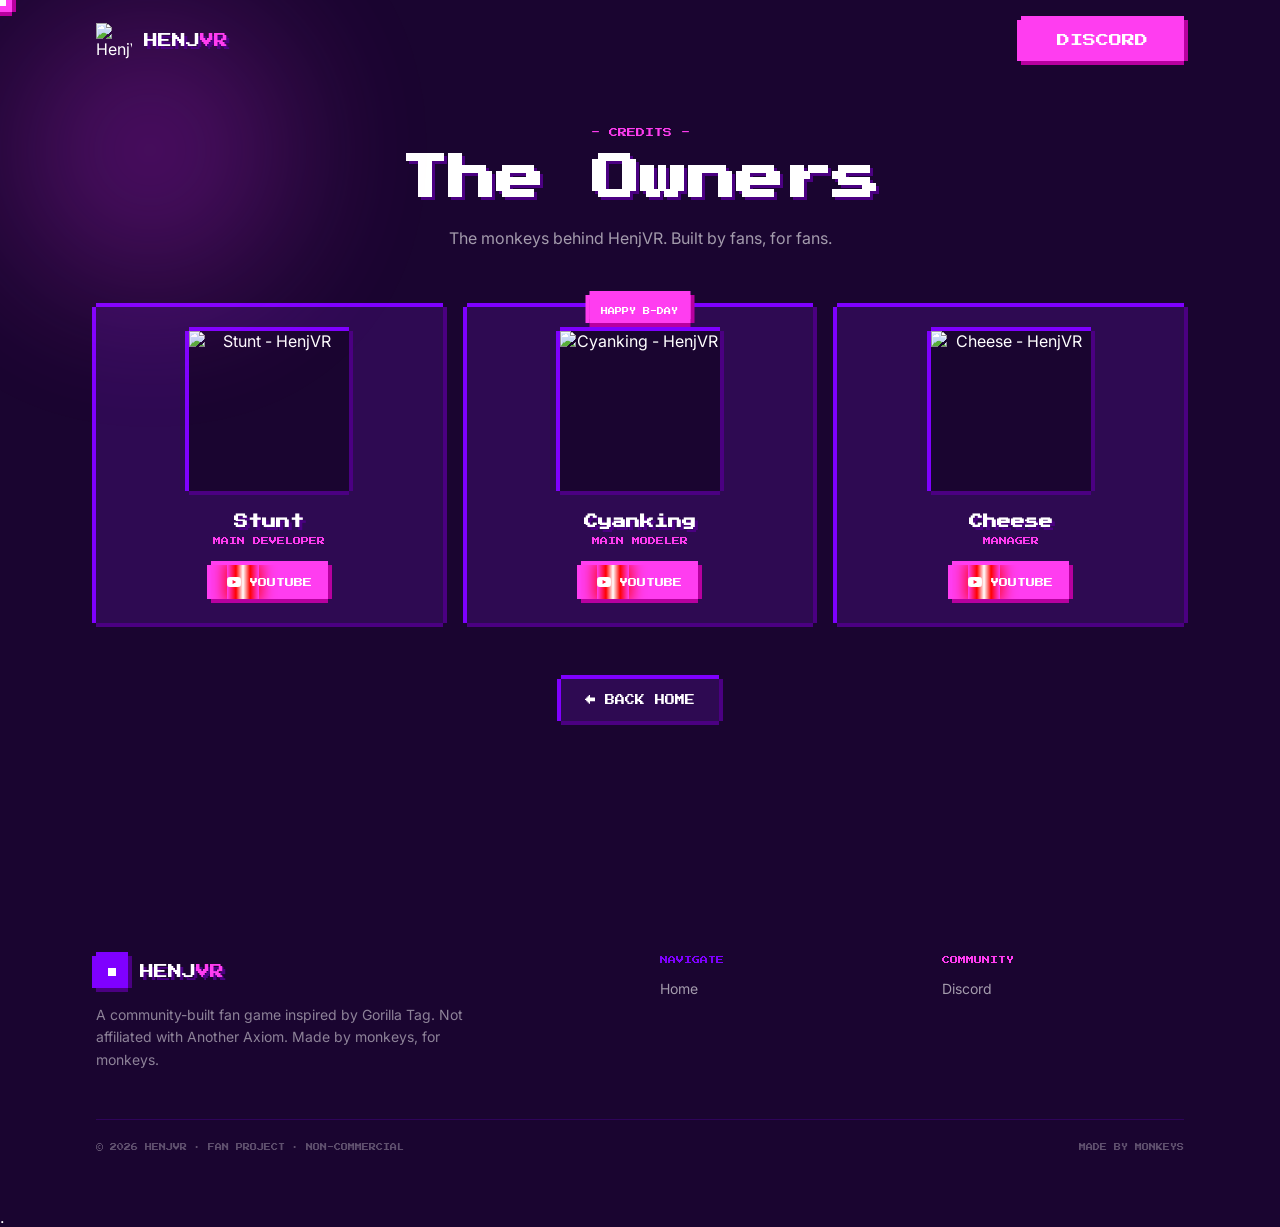
==== commit 5d00fc6c: "Update index.html" ====
--- a/index.html
+++ b/index.html
@@ -72,10 +72,10 @@
        Main JavaScript
        ====================================================== -->
 
-  <script
+    <script
     type="module"
-    src="./src/main.js"
-  ></script>
+    src="./js/main.js"
+    ></script>.
 
 </body>
 </html>
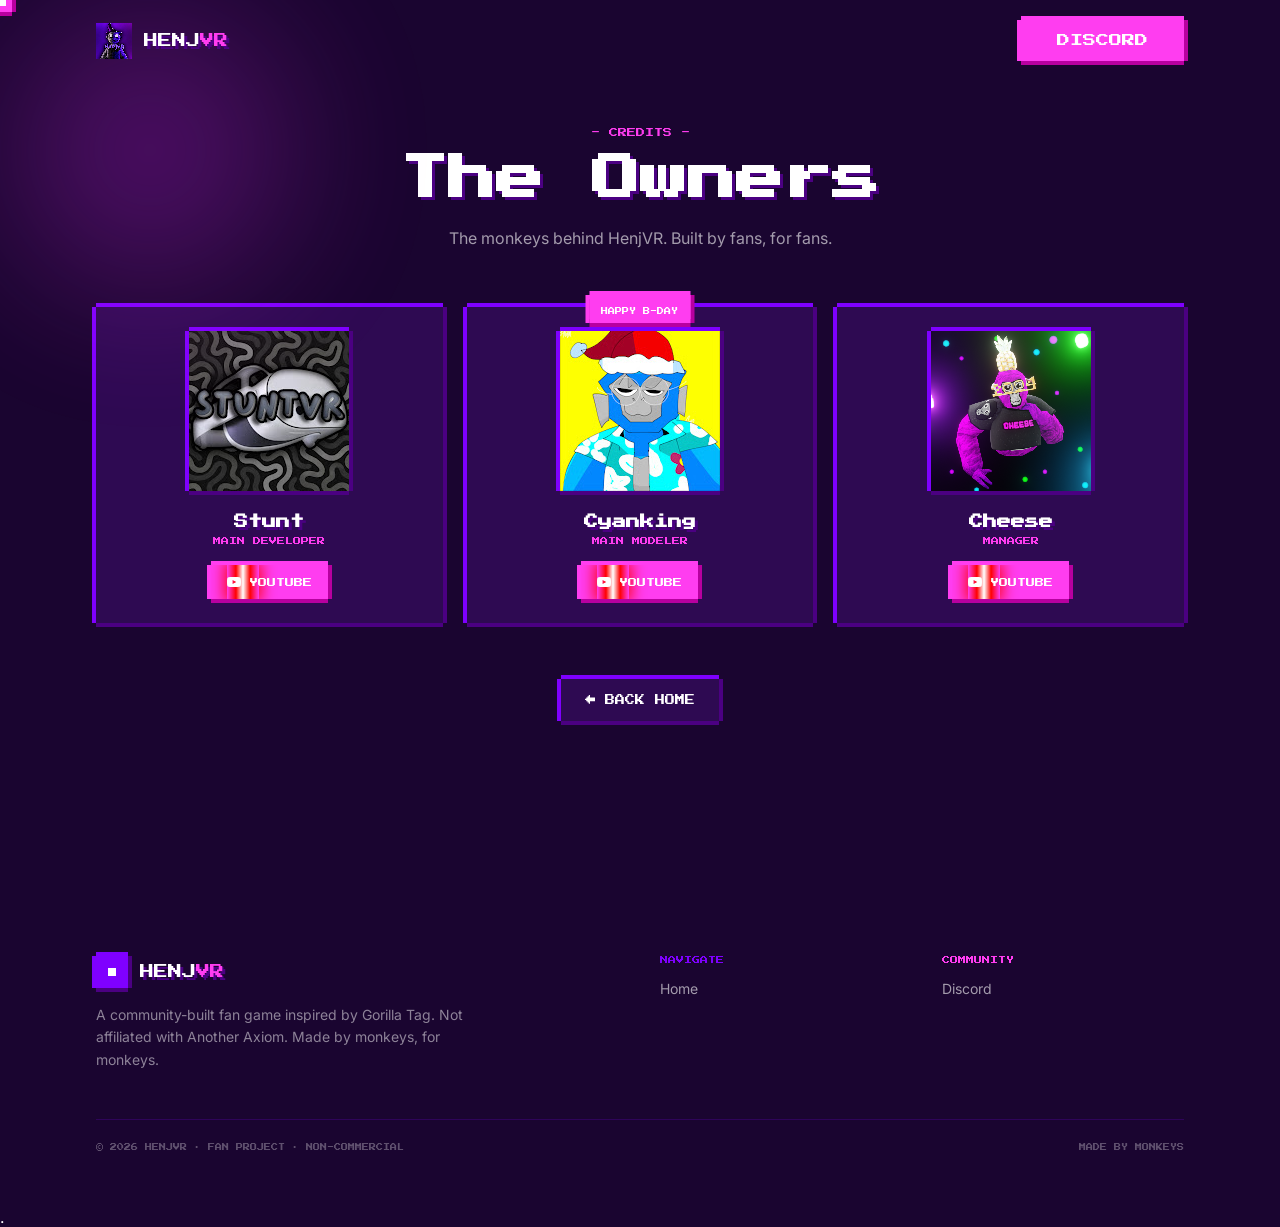
==== commit a563490f: "Update index.html" ====
--- a/index.html
+++ b/index.html
@@ -9,6 +9,8 @@
   >
 
   <title>HenjVR</title>
+
+  <link rel="icon" type="image/png" href="assets/images/site-icon.png">
 
   <!-- Fonts -->
   <link rel="preconnect" href="https://fonts.googleapis.com">
